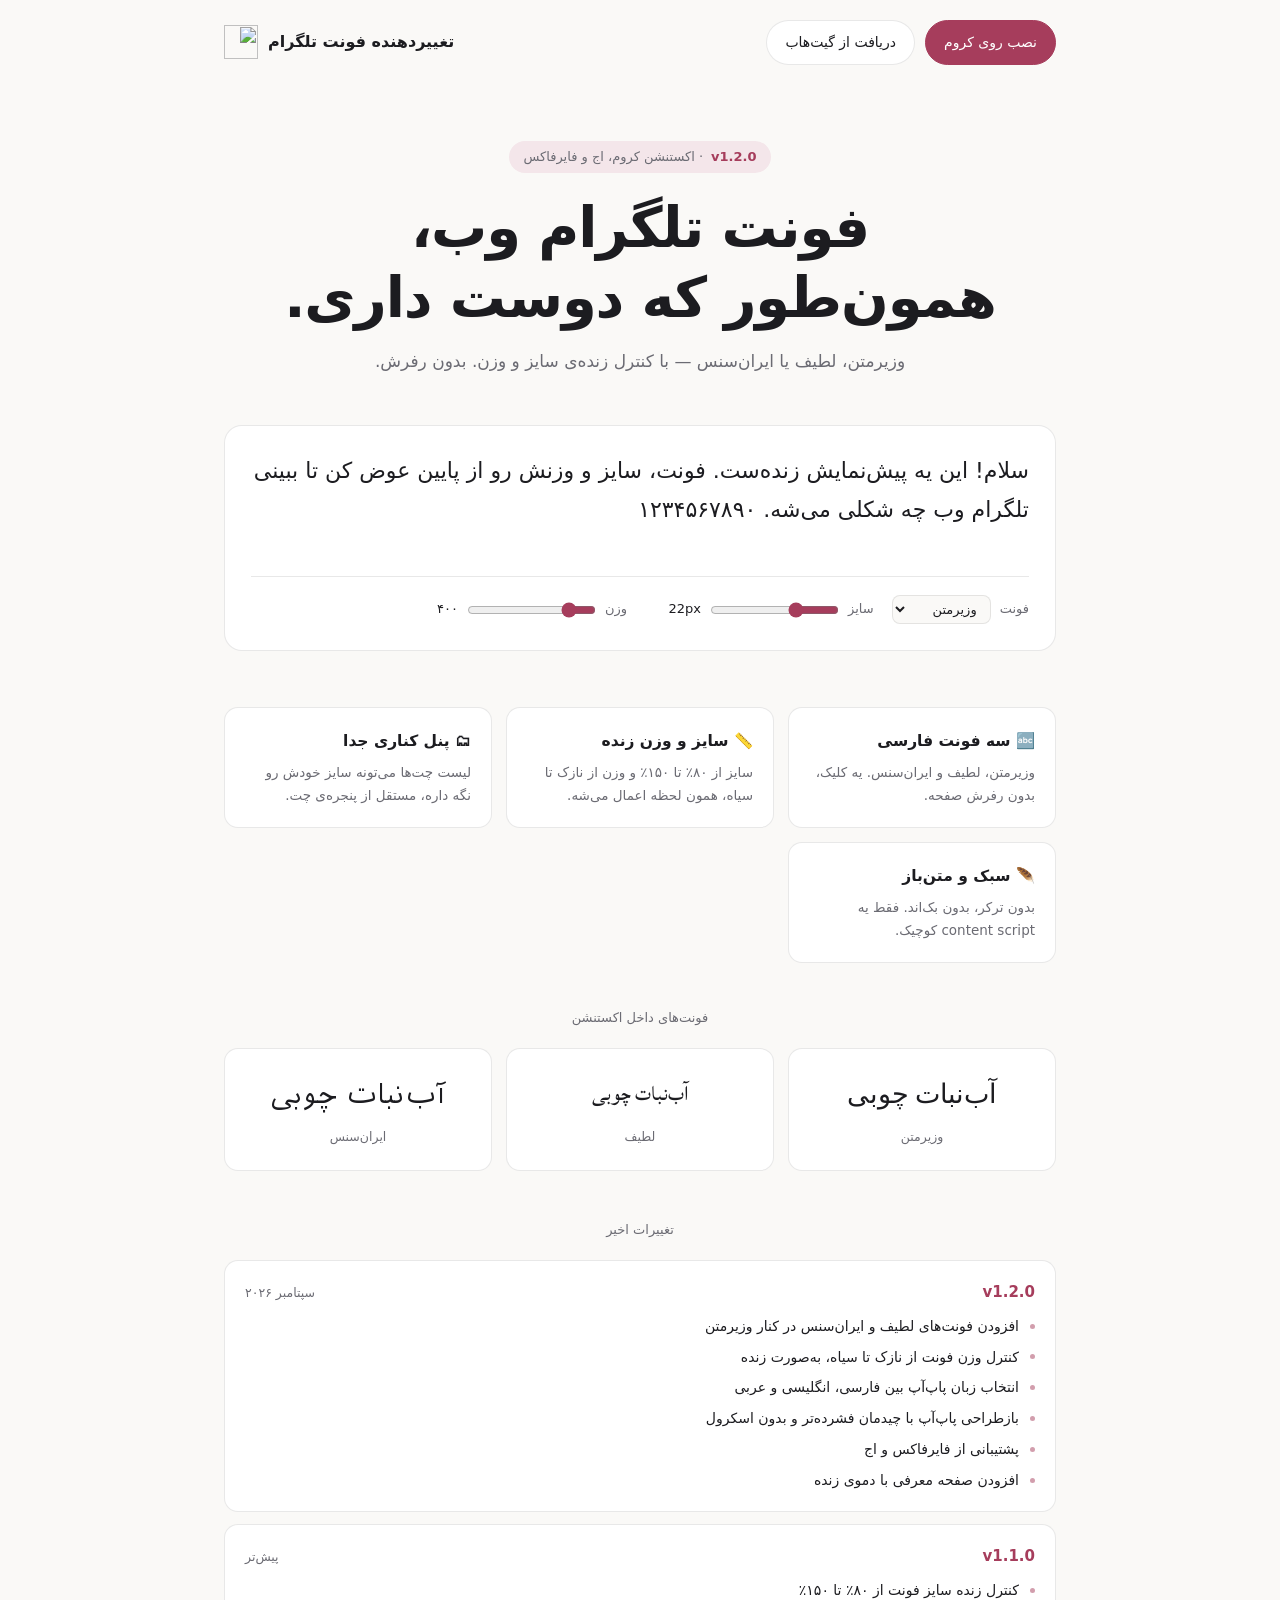
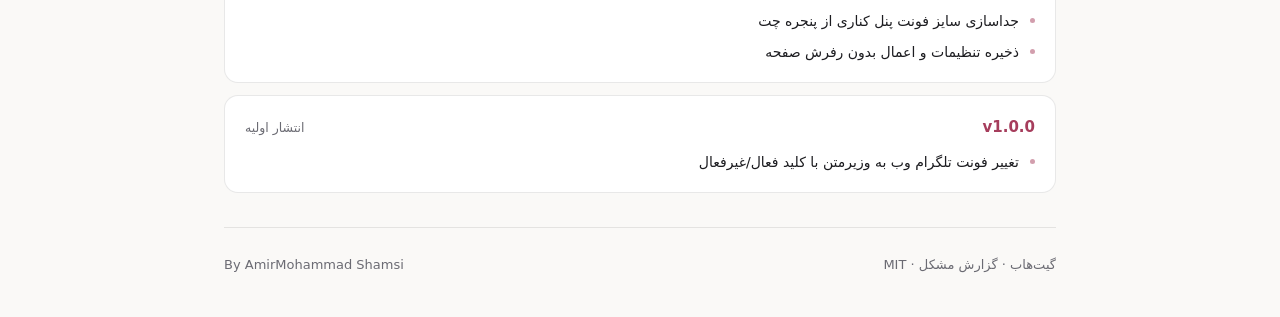
==== docs/index.html @ 69d9358b "Add Lateef & IRANSans fonts, weight control, i18n, landing page Fonts: - Font registry replaces the " ====
<!DOCTYPE html>
<html lang="fa" dir="rtl">
<head>
<meta charset="UTF-8">
<meta name="viewport" content="width=device-width, initial-scale=1">
<title>تغییر‌دهنده فونت تلگرام | Telegram Font Changer</title>
<meta name="description" content="اکستنشن سبک کروم و فایرفاکس برای تغییر فونت تلگرام وب به وزیرمتن، لطیف یا ایران‌سنس — با کنترل زنده‌ی سایز و وزن فونت.">

<meta property="og:title" content="تغییر‌دهنده فونت تلگرام">
<meta property="og:description" content="فونت تلگرام وب رو عوض کن. سایز و وزنش رو زنده تنظیم کن.">
<meta property="og:image" content="https://raw.githubusercontent.com/Loperdax/TeleWebFont/main/assets/logo.png">
<meta property="og:type" content="website">

<link rel="icon" href="https://raw.githubusercontent.com/Loperdax/TeleWebFont/main/assets/48x48.png">

<style>
@font-face{font-family:'Vazirmatn';font-weight:100 900;font-display:swap;
  src:url('https://cdn.jsdelivr.net/gh/rastikerdar/vazirmatn@v33.003/fonts/webfonts/Vazirmatn[wght].woff2') format('woff2-variations');}
@font-face{font-family:'Lateef';font-weight:400;font-display:swap;
  src:url('../fonts/Lateef-Regular.ttf') format('truetype');}
@font-face{font-family:'Lateef';font-weight:700;font-display:swap;
  src:url('../fonts/Lateef-Bold.ttf') format('truetype');}
@font-face{font-family:'Iranian Sans';font-weight:400;font-display:swap;
  src:url('../fonts/irsans.ttf') format('truetype');}
@font-face{font-family:'Iranian Sans';font-weight:700;font-display:swap;
  src:url('../fonts/irsansb.ttf') format('truetype');}

:root{
  --bg:#faf9f7; --panel:#fff; --ink:#1c1c20; --muted:#6b6b73;
  --line:rgba(0,0,0,.09); --accent:#a63d5c; --accent-soft:#f4e6ea;
}
@media (prefers-color-scheme:dark){
  :root{--bg:#131316;--panel:#1b1b1f;--ink:#f2f2f5;--muted:#9a9aa2;
    --line:rgba(255,255,255,.1);--accent:#e8899f;--accent-soft:rgba(232,137,159,.12);}
}
*{box-sizing:border-box;margin:0;padding:0}
body{
  background:var(--bg);color:var(--ink);
  font-family:'Vazirmatn',system-ui,-apple-system,'Segoe UI',Tahoma,sans-serif;
  line-height:1.75;-webkit-font-smoothing:antialiased;
}
.wrap{max-width:880px;margin:0 auto;padding:0 24px}

header{display:flex;align-items:center;justify-content:space-between;gap:16px;
  padding:20px 0;flex-wrap:wrap-reverse}
.brand{display:flex;align-items:center;gap:10px;font-weight:600}
.brand img{width:34px;height:34px}
.cta-row{display:flex;gap:10px;flex-wrap:wrap}

.btn{display:inline-block;padding:9px 18px;border-radius:999px;font-size:14px;
  font-weight:500;text-decoration:none;border:1px solid var(--line);
  color:var(--ink);background:var(--panel);transition:.18s}
.btn:hover{transform:translateY(-1px);border-color:var(--accent)}
.btn-primary{background:var(--accent);border-color:var(--accent);color:#fff}
.btn-primary:hover{opacity:.9}

.hero{text-align:center;padding:56px 0 40px}
.badge{display:inline-flex;align-items:center;gap:8px;font-size:13px;color:var(--muted);
  background:var(--accent-soft);border-radius:999px;padding:5px 14px;margin-bottom:20px}
.badge b{color:var(--accent);font-weight:600}
h1{font-size:clamp(34px,6vw,56px);font-weight:800;letter-spacing:-.02em;line-height:1.25}
.sub{color:var(--muted);margin-top:14px;font-size:17px}

.demo{background:var(--panel);border:1px solid var(--line);border-radius:18px;
  padding:26px;margin:8px 0 12px}
.demo-text{font-size:22px;min-height:104px;transition:font-family .2s,font-size .2s,font-weight .2s}
.demo-controls{display:flex;gap:18px;flex-wrap:wrap;align-items:center;
  border-top:1px solid var(--line);margin-top:20px;padding-top:18px}
.ctl{display:flex;align-items:center;gap:9px;font-size:13px;color:var(--muted)}
.ctl select,.ctl input[type=range]{accent-color:var(--accent)}
.ctl select{font-family:inherit;font-size:13px;padding:5px 9px;border-radius:8px;
  border:1px solid var(--line);background:var(--bg);color:var(--ink)}
.ctl output{color:var(--ink);min-width:56px;font-variant-numeric:tabular-nums}

.features{display:grid;grid-template-columns:repeat(auto-fit,minmax(220px,1fr));
  gap:14px;padding:44px 0}
.feat{background:var(--panel);border:1px solid var(--line);border-radius:14px;padding:20px}
.feat h3{font-size:15.5px;margin-bottom:6px}
.feat p{font-size:13.5px;color:var(--muted);line-height:1.7}

.section-title{text-align:center;font-size:13px;color:var(--muted);margin-bottom:18px}
.fonts{display:grid;grid-template-columns:repeat(auto-fit,minmax(210px,1fr));gap:14px;padding-bottom:48px}
.font-card{background:var(--panel);border:1px solid var(--line);border-radius:14px;
  padding:22px;text-align:center}
.font-card .sample{font-size:27px;margin-bottom:8px}
.font-card .nm{font-size:12.5px;color:var(--muted)}

.changes{display:flex;flex-direction:column;gap:12px;padding-bottom:34px}
.rel{background:var(--panel);border:1px solid var(--line);border-radius:14px;padding:18px 20px}
.rel-head{display:flex;align-items:baseline;justify-content:space-between;gap:12px;margin-bottom:10px}
.rel-v{font-weight:700;color:var(--accent);font-size:15px}
.rel-date{font-size:12.5px;color:var(--muted)}
.rel ul{list-style:none;display:flex;flex-direction:column;gap:7px}
.rel li{font-size:14px;position:relative;padding-inline-start:16px;line-height:1.7}
.rel li::before{content:"";position:absolute;inset-inline-start:0;top:.62em;
  width:5px;height:5px;border-radius:50%;background:var(--accent);opacity:.5}

footer{border-top:1px solid var(--line);padding:26px 0 40px;
  display:flex;justify-content:space-between;gap:14px;flex-wrap:wrap;
  font-size:13px;color:var(--muted)}
footer a{color:var(--muted);text-decoration:none}
footer a:hover{color:var(--accent)}
.ltr{direction:ltr}
</style>
</head>
<body>

<div class="wrap">
  <header>
    <div class="cta-row">
      <a class="btn btn-primary" href="https://chromewebstore.google.com/detail/telegram-font-changer/cceldipdhnhkcmdooeehbnciimlahlmp">نصب روی کروم</a>
      <a class="btn" href="https://github.com/Loperdax/TeleWebFont">دریافت از گیت‌هاب</a>
    </div>
    <div class="brand">
      <span>تغییر‌دهنده فونت تلگرام</span>
      <img src="https://raw.githubusercontent.com/Loperdax/TeleWebFont/main/assets/logo.png" alt="">
    </div>
  </header>

  <section class="hero">
    <div class="badge"><b>v1.2.0</b> · اکستنشن کروم، اج و فایرفاکس</div>
    <h1>فونت تلگرام وب،<br>همون‌طور که دوست داری.</h1>
    <p class="sub">وزیرمتن، لطیف یا ایران‌سنس — با کنترل زنده‌ی سایز و وزن. بدون رفرش.</p>
  </section>

  <section class="demo">
    <p class="demo-text" id="demo">سلام! این یه پیش‌نمایش زنده‌ست. فونت، سایز و وزنش رو از پایین عوض کن تا ببینی تلگرام وب چه شکلی می‌شه. ۱۲۳۴۵۶۷۸۹۰</p>

    <div class="demo-controls">
      <label class="ctl">فونت
        <select id="fontSel">
          <option value="Vazirmatn">وزیرمتن</option>
          <option value="Lateef">لطیف</option>
          <option value="Iranian Sans">ایران‌سنس</option>
        </select>
      </label>
      <label class="ctl">سایز
        <input type="range" id="sizeSel" min="14" max="40" value="22">
        <output id="sizeOut">22px</output>
      </label>
      <label class="ctl">وزن
        <input type="range" id="wSel" min="300" max="900" step="100" value="400">
        <output id="wOut">۴۰۰</output>
      </label>
    </div>
  </section>

  <section class="features">
    <div class="feat"><h3>🔤 سه فونت فارسی</h3><p>وزیرمتن، لطیف و ایران‌سنس. یه کلیک، بدون رفرش صفحه.</p></div>
    <div class="feat"><h3>📏 سایز و وزن زنده</h3><p>سایز از ۸۰٪ تا ۱۵۰٪ و وزن از نازک تا سیاه، همون لحظه اعمال می‌شه.</p></div>
    <div class="feat"><h3>🗂 پنل کناری جدا</h3><p>لیست چت‌ها می‌تونه سایز خودش رو نگه داره، مستقل از پنجره‌ی چت.</p></div>
    <div class="feat"><h3>🪶 سبک و متن‌باز</h3><p>بدون ترکر، بدون بک‌اند. فقط یه content script کوچیک.</p></div>
  </section>

  <p class="section-title">فونت‌های داخل اکستنشن</p>
  <section class="fonts">
    <div class="font-card"><div class="sample" style="font-family:'Vazirmatn'">آب‌نبات چوبی</div><div class="nm">وزیرمتن</div></div>
    <div class="font-card"><div class="sample" style="font-family:'Lateef'">آب‌نبات چوبی</div><div class="nm">لطیف</div></div>
    <div class="font-card"><div class="sample" style="font-family:'Iranian Sans'">آب‌نبات چوبی</div><div class="nm">ایران‌سنس</div></div>
  </section>

  <p class="section-title">تغییرات اخیر</p>
  <section class="changes">
    <article class="rel">
      <div class="rel-head"><span class="rel-v">v1.2.0</span><span class="rel-date">سپتامبر ۲۰۲۶</span></div>
      <ul>
        <li>افزودن فونت‌های لطیف و ایران‌سنس در کنار وزیرمتن</li>
        <li>کنترل وزن فونت از نازک تا سیاه، به‌صورت زنده</li>
        <li>انتخاب زبان پاپ‌آپ بین فارسی، انگلیسی و عربی</li>
        <li>بازطراحی پاپ‌آپ با چیدمان فشرده‌تر و بدون اسکرول</li>
        <li>پشتیبانی از فایرفاکس و اج</li>
        <li>افزودن صفحه معرفی با دموی زنده</li>
      </ul>
    </article>

    <article class="rel">
      <div class="rel-head"><span class="rel-v">v1.1.0</span><span class="rel-date">پیش‌تر</span></div>
      <ul>
        <li>کنترل زنده سایز فونت از ۸۰٪ تا ۱۵۰٪</li>
        <li>جداسازی سایز فونت پنل کناری از پنجره چت</li>
        <li>ذخیره تنظیمات و اعمال بدون رفرش صفحه</li>
      </ul>
    </article>

    <article class="rel">
      <div class="rel-head"><span class="rel-v">v1.0.0</span><span class="rel-date">انتشار اولیه</span></div>
      <ul>
        <li>تغییر فونت تلگرام وب به وزیرمتن با کلید فعال/غیرفعال</li>
      </ul>
    </article>
  </section>

  <footer>
    <div><a href="https://github.com/Loperdax/TeleWebFont">گیت‌هاب</a> · <a href="https://github.com/Loperdax/TeleWebFont/issues">گزارش مشکل</a> · MIT</div>
    <div class="ltr"><a href="https://loperdax.github.io">By AmirMohammad Shamsi</a></div>
  </footer>
</div>

<script>
const demo = document.getElementById('demo');
const fontSel = document.getElementById('fontSel');
const sizeSel = document.getElementById('sizeSel');
const sizeOut = document.getElementById('sizeOut');
const wSel = document.getElementById('wSel');
const wOut = document.getElementById('wOut');
const fa = (n) => String(n).replace(/\d/g, (d) => '۰۱۲۳۴۵۶۷۸۹'[d]);

fontSel.oninput = () => { demo.style.fontFamily = `'${fontSel.value}'`; };
sizeSel.oninput = () => { demo.style.fontSize = sizeSel.value + 'px'; sizeOut.textContent = sizeSel.value + 'px'; };
wSel.oninput = () => { demo.style.fontWeight = wSel.value; wOut.textContent = fa(wSel.value); };
wOut.textContent = fa(wSel.value);
</script>

</body>
</html>
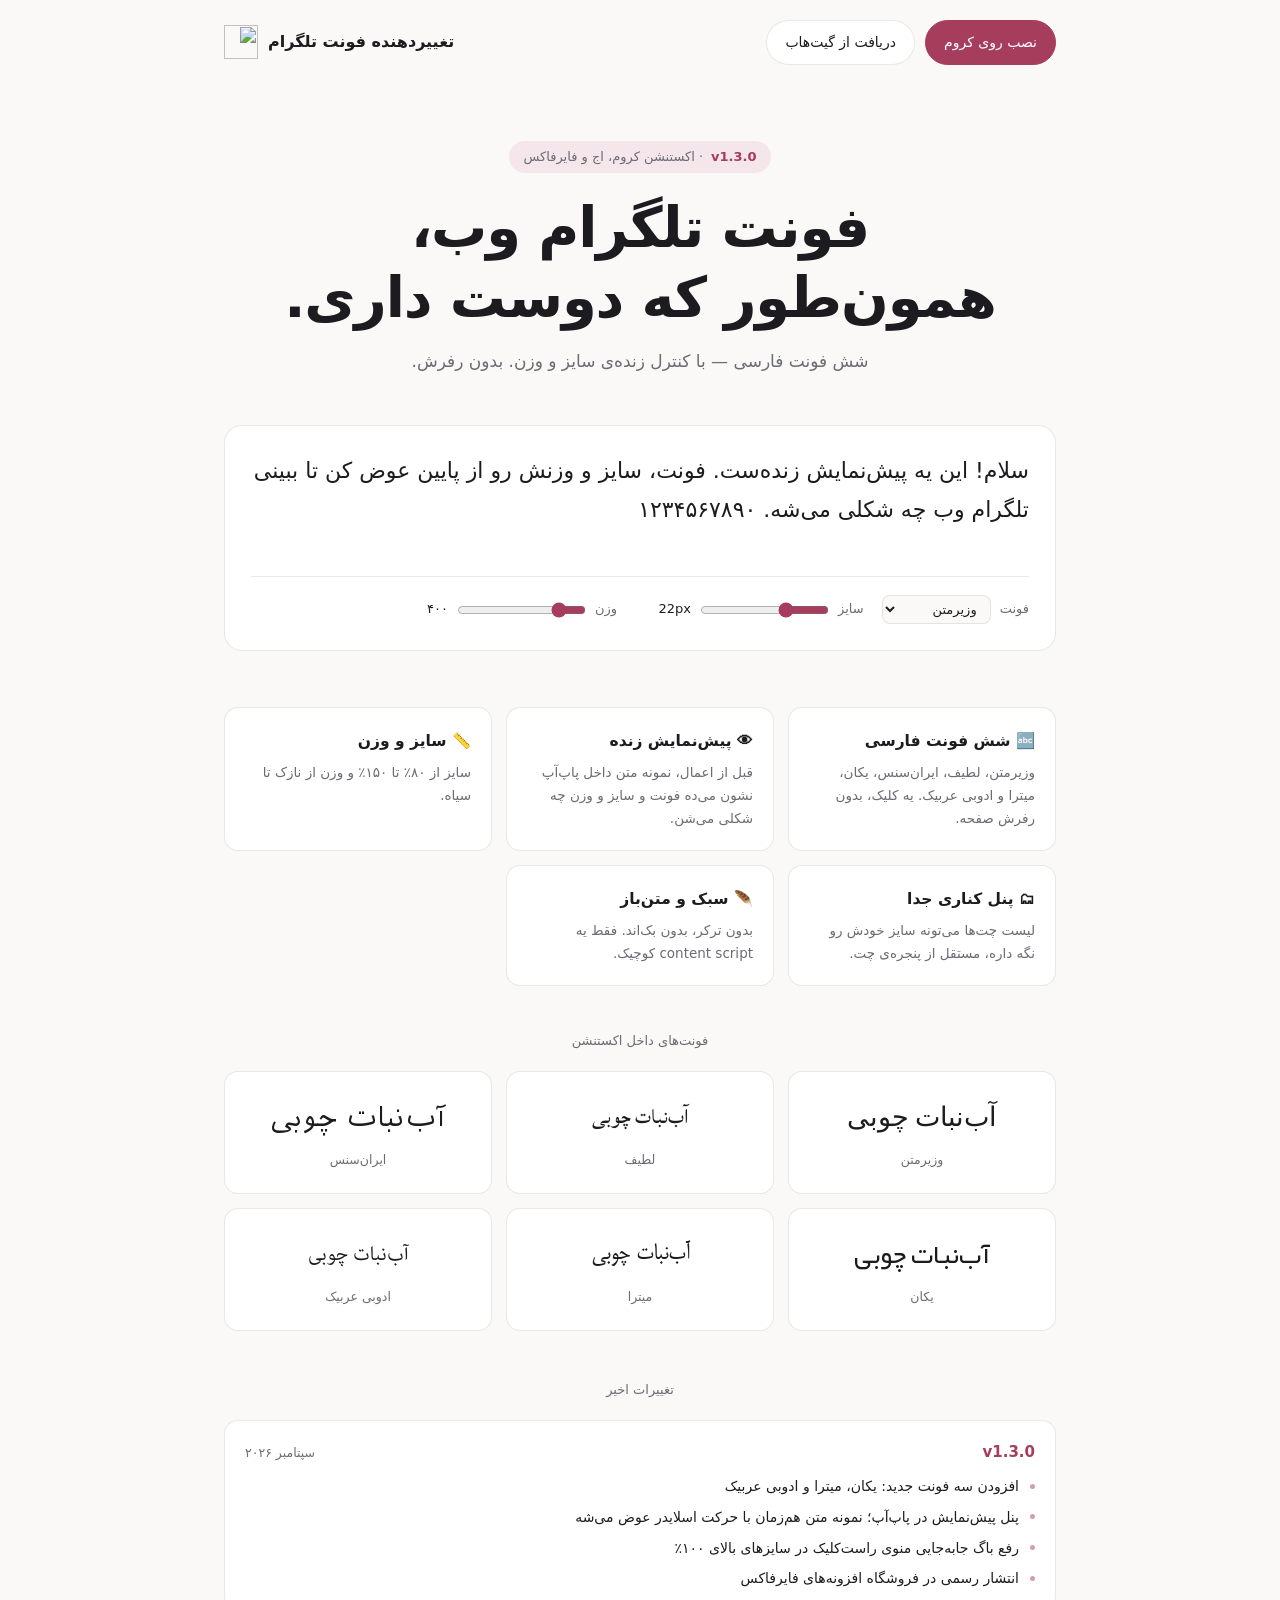
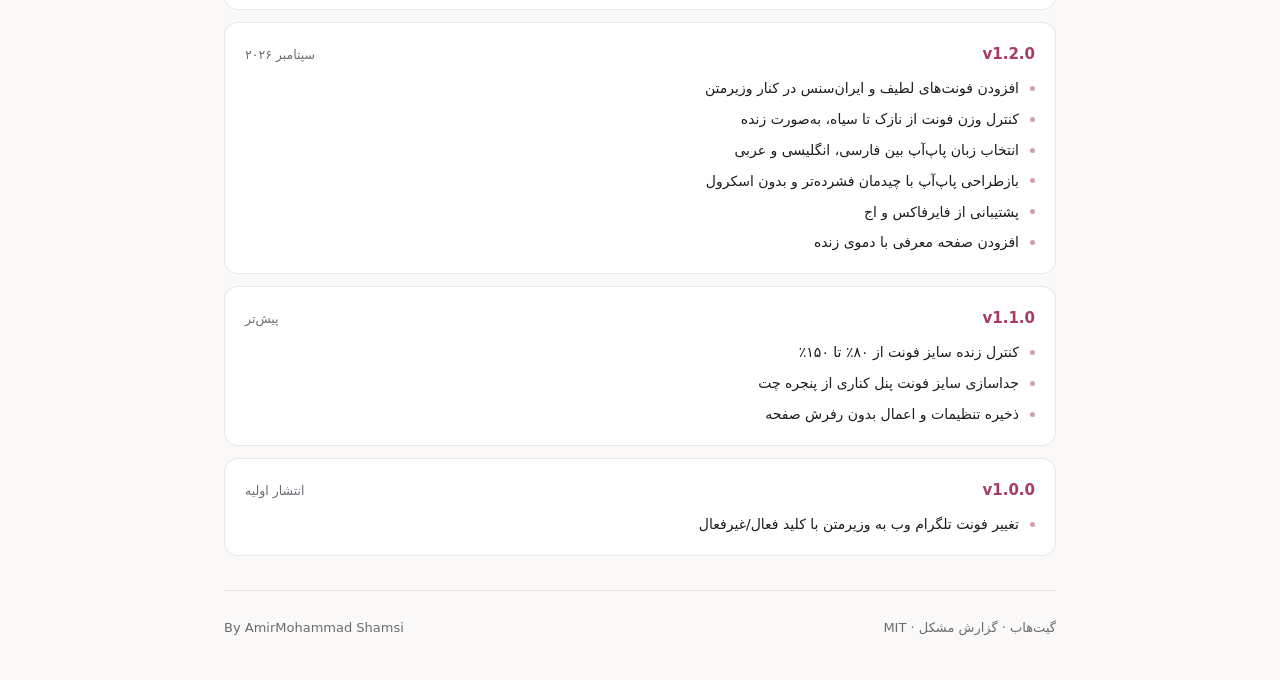
==== commit da0ebbbe: "Add Yekan, B Mitra & Adobe Arabic fonts, live preview panel (v1.3.0) Fonts: - Register Yekan, B Mitr" ====
--- a/docs/index.html
+++ b/docs/index.html
@@ -24,6 +24,16 @@
   src:url('../fonts/irsans.ttf') format('truetype');}
 @font-face{font-family:'Iranian Sans';font-weight:700;font-display:swap;
   src:url('../fonts/irsansb.ttf') format('truetype');}
+@font-face{font-family:'Yekan';font-weight:400;font-display:swap;
+  src:url('../fonts/yekan.ttf') format('truetype');}
+@font-face{font-family:'B Mitra';font-weight:400;font-display:swap;
+  src:url('../fonts/BMitra-Regular.ttf') format('truetype');}
+@font-face{font-family:'B Mitra';font-weight:700;font-display:swap;
+  src:url('../fonts/BMitra-Bold.ttf') format('truetype');}
+@font-face{font-family:'Adobe Arabic';font-weight:400;font-display:swap;
+  src:url('../fonts/AdobeArabic-Regular.otf') format('opentype');}
+@font-face{font-family:'Adobe Arabic';font-weight:700;font-display:swap;
+  src:url('../fonts/AdobeArabic-Bold.otf') format('opentype');}
 
 :root{
   --bg:#faf9f7; --panel:#fff; --ink:#1c1c20; --muted:#6b6b73;
@@ -118,9 +128,9 @@
   </header>
 
   <section class="hero">
-    <div class="badge"><b>v1.2.0</b> · اکستنشن کروم، اج و فایرفاکس</div>
+    <div class="badge"><b>v1.3.0</b> · اکستنشن کروم، اج و فایرفاکس</div>
     <h1>فونت تلگرام وب،<br>همون‌طور که دوست داری.</h1>
-    <p class="sub">وزیرمتن، لطیف یا ایران‌سنس — با کنترل زنده‌ی سایز و وزن. بدون رفرش.</p>
+    <p class="sub">شش فونت فارسی — با کنترل زنده‌ی سایز و وزن. بدون رفرش.</p>
   </section>
 
   <section class="demo">
@@ -132,6 +142,9 @@
           <option value="Vazirmatn">وزیرمتن</option>
           <option value="Lateef">لطیف</option>
           <option value="Iranian Sans">ایران‌سنس</option>
+          <option value="Yekan">یکان</option>
+          <option value="B Mitra">میترا</option>
+          <option value="Adobe Arabic">ادوبی عربیک</option>
         </select>
       </label>
       <label class="ctl">سایز
@@ -146,8 +159,9 @@
   </section>
 
   <section class="features">
-    <div class="feat"><h3>🔤 سه فونت فارسی</h3><p>وزیرمتن، لطیف و ایران‌سنس. یه کلیک، بدون رفرش صفحه.</p></div>
-    <div class="feat"><h3>📏 سایز و وزن زنده</h3><p>سایز از ۸۰٪ تا ۱۵۰٪ و وزن از نازک تا سیاه، همون لحظه اعمال می‌شه.</p></div>
+    <div class="feat"><h3>🔤 شش فونت فارسی</h3><p>وزیرمتن، لطیف، ایران‌سنس، یکان، میترا و ادوبی عربیک. یه کلیک، بدون رفرش صفحه.</p></div>
+    <div class="feat"><h3>👁 پیش‌نمایش زنده</h3><p>قبل از اعمال، نمونه متن داخل پاپ‌آپ نشون می‌ده فونت و سایز و وزن چه شکلی می‌شن.</p></div>
+    <div class="feat"><h3>📏 سایز و وزن</h3><p>سایز از ۸۰٪ تا ۱۵۰٪ و وزن از نازک تا سیاه.</p></div>
     <div class="feat"><h3>🗂 پنل کناری جدا</h3><p>لیست چت‌ها می‌تونه سایز خودش رو نگه داره، مستقل از پنجره‌ی چت.</p></div>
     <div class="feat"><h3>🪶 سبک و متن‌باز</h3><p>بدون ترکر، بدون بک‌اند. فقط یه content script کوچیک.</p></div>
   </section>
@@ -157,10 +171,23 @@
     <div class="font-card"><div class="sample" style="font-family:'Vazirmatn'">آب‌نبات چوبی</div><div class="nm">وزیرمتن</div></div>
     <div class="font-card"><div class="sample" style="font-family:'Lateef'">آب‌نبات چوبی</div><div class="nm">لطیف</div></div>
     <div class="font-card"><div class="sample" style="font-family:'Iranian Sans'">آب‌نبات چوبی</div><div class="nm">ایران‌سنس</div></div>
+    <div class="font-card"><div class="sample" style="font-family:'Yekan'">آب‌نبات چوبی</div><div class="nm">یکان</div></div>
+    <div class="font-card"><div class="sample" style="font-family:'B Mitra'">آب‌نبات چوبی</div><div class="nm">میترا</div></div>
+    <div class="font-card"><div class="sample" style="font-family:'Adobe Arabic'">آب‌نبات چوبی</div><div class="nm">ادوبی عربیک</div></div>
   </section>
 
   <p class="section-title">تغییرات اخیر</p>
   <section class="changes">
+    <article class="rel">
+      <div class="rel-head"><span class="rel-v">v1.3.0</span><span class="rel-date">سپتامبر ۲۰۲۶</span></div>
+      <ul>
+        <li>افزودن سه فونت جدید: یکان، میترا و ادوبی عربیک</li>
+        <li>پنل پیش‌نمایش در پاپ‌آپ؛ نمونه متن هم‌زمان با حرکت اسلایدر عوض می‌شه</li>
+        <li>رفع باگ جابه‌جایی منوی راست‌کلیک در سایزهای بالای ۱۰۰٪</li>
+        <li>انتشار رسمی در فروشگاه افزونه‌های فایرفاکس</li>
+      </ul>
+    </article>
+
     <article class="rel">
       <div class="rel-head"><span class="rel-v">v1.2.0</span><span class="rel-date">سپتامبر ۲۰۲۶</span></div>
       <ul>
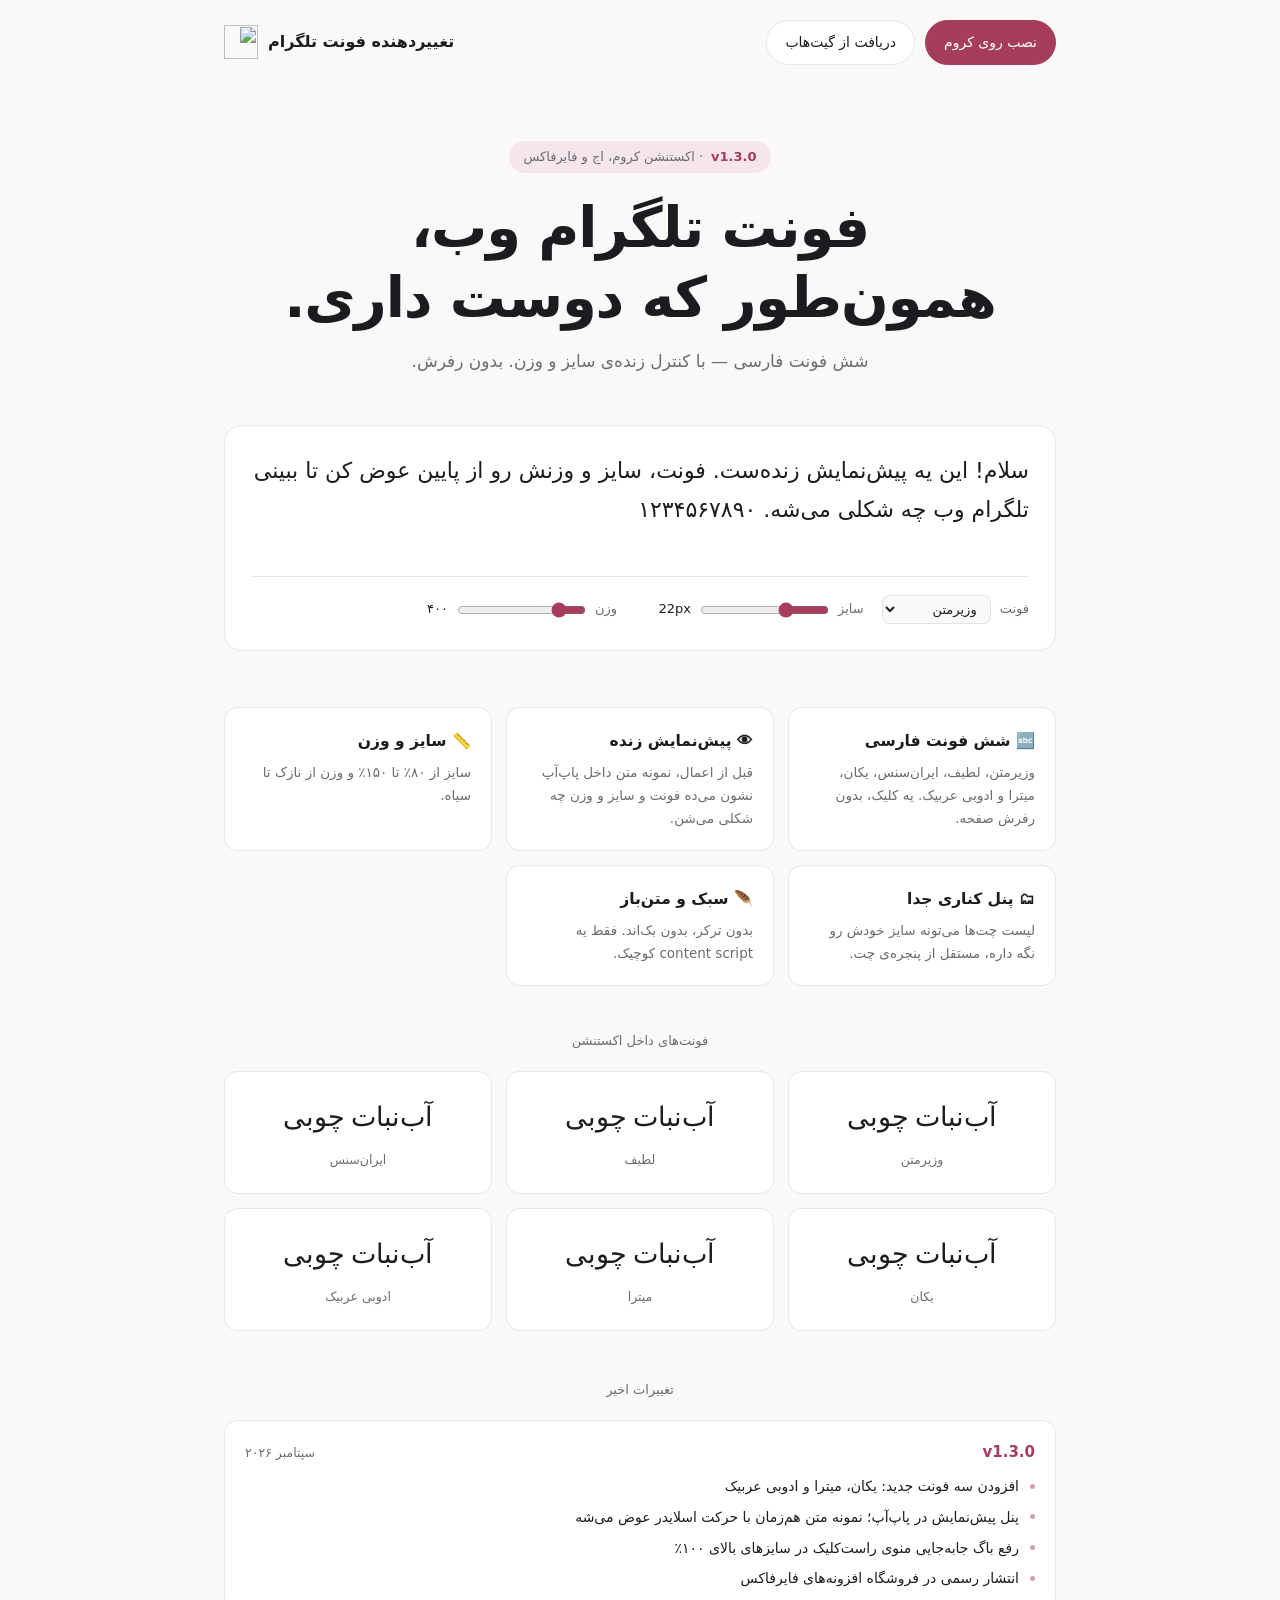
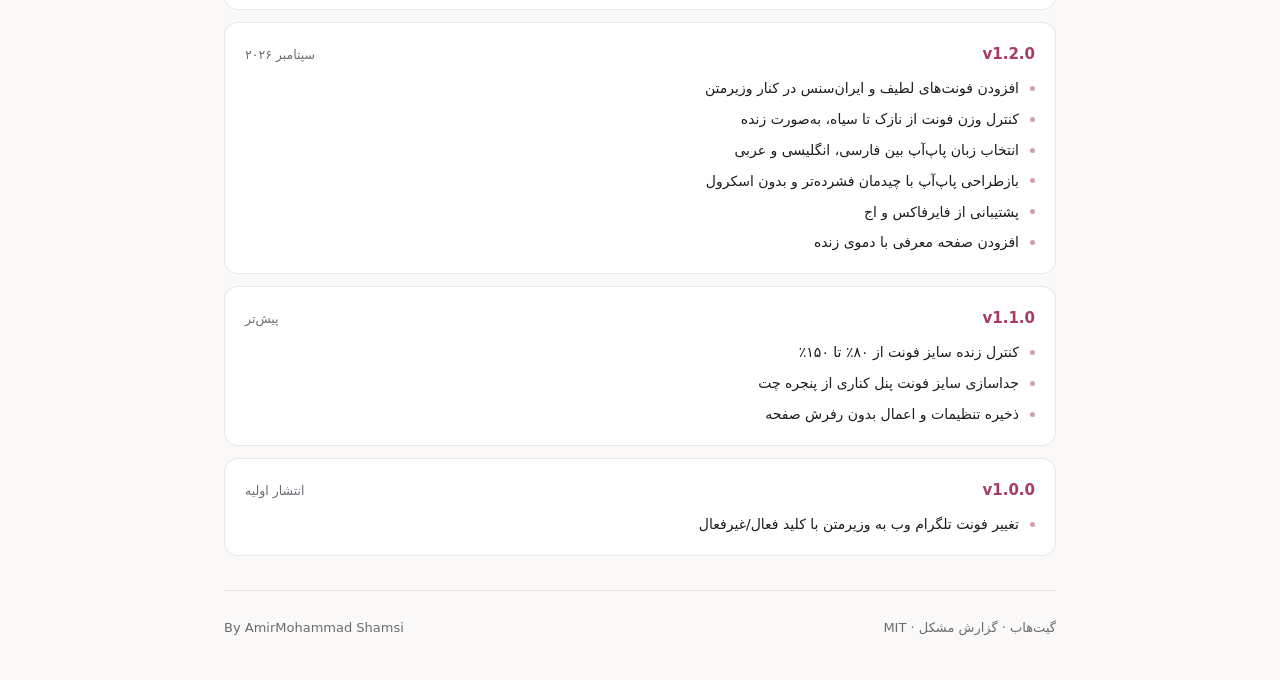
==== commit 90bf73bd: "Fix missing fonts on the docs page GitHub Pages serves only docs/, so the ../fonts/ paths resolved o" ====
--- a/docs/index.html
+++ b/docs/index.html
@@ -17,23 +17,23 @@
 @font-face{font-family:'Vazirmatn';font-weight:100 900;font-display:swap;
   src:url('https://cdn.jsdelivr.net/gh/rastikerdar/vazirmatn@v33.003/fonts/webfonts/Vazirmatn[wght].woff2') format('woff2-variations');}
 @font-face{font-family:'Lateef';font-weight:400;font-display:swap;
-  src:url('../fonts/Lateef-Regular.ttf') format('truetype');}
+  src:url('https://raw.githubusercontent.com/Loperdax/TeleWebFont/v1.3.1/fonts/Lateef-Regular.ttf') format('truetype');}
 @font-face{font-family:'Lateef';font-weight:700;font-display:swap;
-  src:url('../fonts/Lateef-Bold.ttf') format('truetype');}
+  src:url('https://raw.githubusercontent.com/Loperdax/TeleWebFont/v1.3.1/fonts/Lateef-Bold.ttf') format('truetype');}
 @font-face{font-family:'Iranian Sans';font-weight:400;font-display:swap;
-  src:url('../fonts/irsans.ttf') format('truetype');}
+  src:url('https://raw.githubusercontent.com/Loperdax/TeleWebFont/v1.3.1/fonts/irsans.ttf') format('truetype');}
 @font-face{font-family:'Iranian Sans';font-weight:700;font-display:swap;
-  src:url('../fonts/irsansb.ttf') format('truetype');}
+  src:url('https://raw.githubusercontent.com/Loperdax/TeleWebFont/v1.3.1/fonts/irsansb.ttf') format('truetype');}
 @font-face{font-family:'Yekan';font-weight:400;font-display:swap;
-  src:url('../fonts/yekan.ttf') format('truetype');}
+  src:url('https://raw.githubusercontent.com/Loperdax/TeleWebFont/v1.3.1/fonts/yekan.ttf') format('truetype');}
 @font-face{font-family:'B Mitra';font-weight:400;font-display:swap;
-  src:url('../fonts/BMitra-Regular.ttf') format('truetype');}
+  src:url('https://raw.githubusercontent.com/Loperdax/TeleWebFont/v1.3.1/fonts/BMitra-Regular.ttf') format('truetype');}
 @font-face{font-family:'B Mitra';font-weight:700;font-display:swap;
-  src:url('../fonts/BMitra-Bold.ttf') format('truetype');}
+  src:url('https://raw.githubusercontent.com/Loperdax/TeleWebFont/v1.3.1/fonts/BMitra-Bold.ttf') format('truetype');}
 @font-face{font-family:'Adobe Arabic';font-weight:400;font-display:swap;
-  src:url('../fonts/AdobeArabic-Regular.otf') format('opentype');}
+  src:url('https://raw.githubusercontent.com/Loperdax/TeleWebFont/v1.3.1/fonts/AdobeArabic-Regular.otf') format('opentype');}
 @font-face{font-family:'Adobe Arabic';font-weight:700;font-display:swap;
-  src:url('../fonts/AdobeArabic-Bold.otf') format('opentype');}
+  src:url('https://raw.githubusercontent.com/Loperdax/TeleWebFont/v1.3.1/fonts/AdobeArabic-Bold.otf') format('opentype');}
 
 :root{
   --bg:#faf9f7; --panel:#fff; --ink:#1c1c20; --muted:#6b6b73;
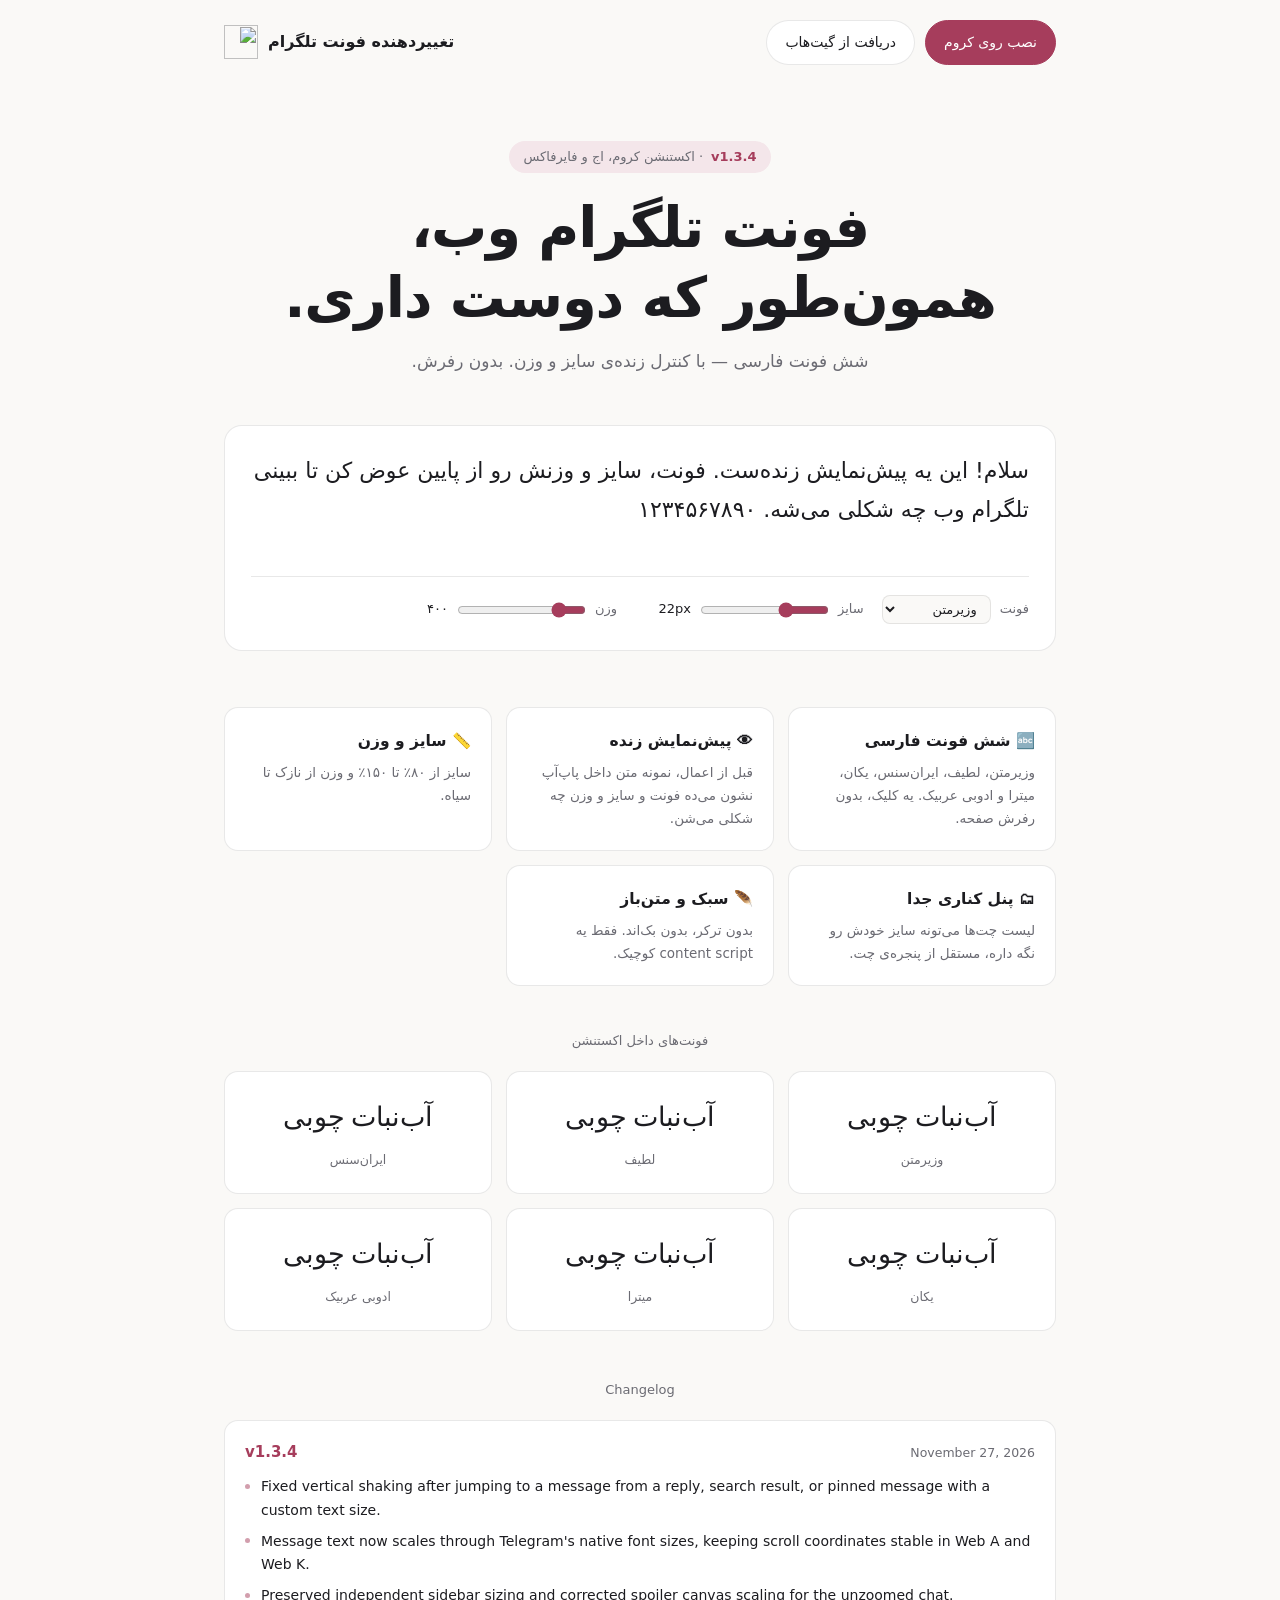
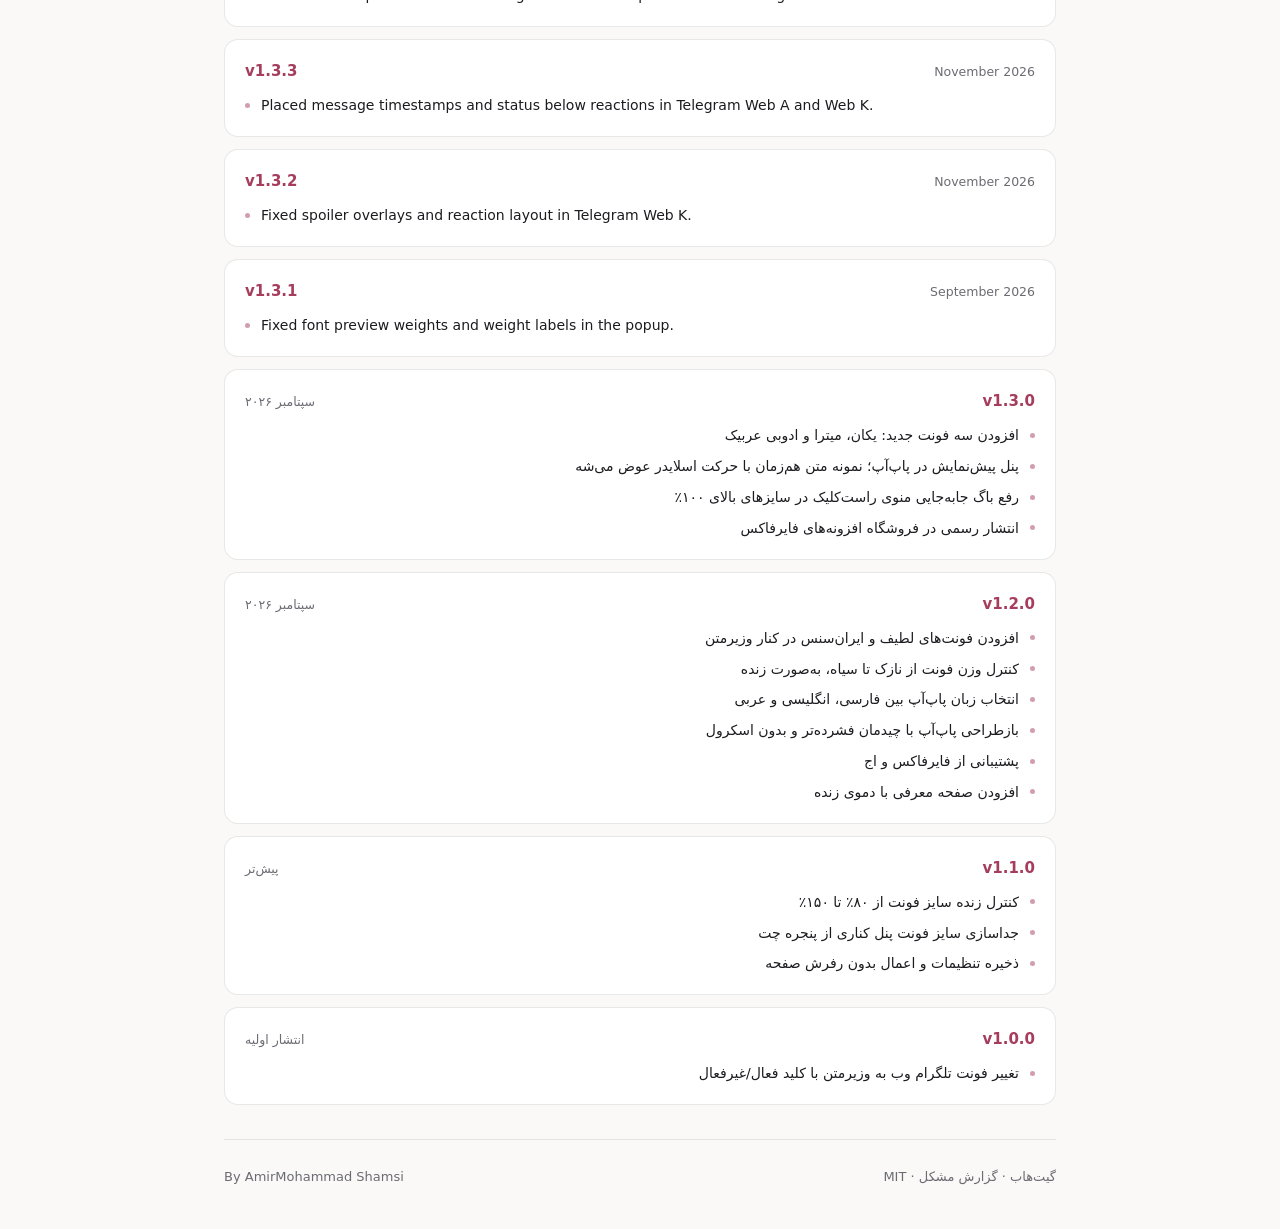
==== commit 54a54951: "Fix message jump scroll shaking and update release notes (v1.3.4) Replace chat column zoom with nati" ====
--- a/docs/index.html
+++ b/docs/index.html
@@ -128,7 +128,7 @@
   </header>
 
   <section class="hero">
-    <div class="badge"><b>v1.3.0</b> · اکستنشن کروم، اج و فایرفاکس</div>
+    <div class="badge"><b>v1.3.4</b> · اکستنشن کروم، اج و فایرفاکس</div>
     <h1>فونت تلگرام وب،<br>همون‌طور که دوست داری.</h1>
     <p class="sub">شش فونت فارسی — با کنترل زنده‌ی سایز و وزن. بدون رفرش.</p>
   </section>
@@ -176,8 +176,38 @@
     <div class="font-card"><div class="sample" style="font-family:'Adobe Arabic'">آب‌نبات چوبی</div><div class="nm">ادوبی عربیک</div></div>
   </section>
 
-  <p class="section-title">تغییرات اخیر</p>
+  <p class="section-title" lang="en" dir="ltr">Changelog</p>
   <section class="changes">
+    <article class="rel" lang="en" dir="ltr">
+      <div class="rel-head"><span class="rel-v">v1.3.4</span><time class="rel-date" datetime="2026-11-27">November 27, 2026</time></div>
+      <ul>
+        <li>Fixed vertical shaking after jumping to a message from a reply, search result, or pinned message with a custom text size.</li>
+        <li>Message text now scales through Telegram's native font sizes, keeping scroll coordinates stable in Web A and Web K.</li>
+        <li>Preserved independent sidebar sizing and corrected spoiler canvas scaling for the unzoomed chat.</li>
+      </ul>
+    </article>
+
+    <article class="rel" lang="en" dir="ltr">
+      <div class="rel-head"><span class="rel-v">v1.3.3</span><span class="rel-date">November 2026</span></div>
+      <ul>
+        <li>Placed message timestamps and status below reactions in Telegram Web A and Web K.</li>
+      </ul>
+    </article>
+
+    <article class="rel" lang="en" dir="ltr">
+      <div class="rel-head"><span class="rel-v">v1.3.2</span><span class="rel-date">November 2026</span></div>
+      <ul>
+        <li>Fixed spoiler overlays and reaction layout in Telegram Web K.</li>
+      </ul>
+    </article>
+
+    <article class="rel" lang="en" dir="ltr">
+      <div class="rel-head"><span class="rel-v">v1.3.1</span><span class="rel-date">September 2026</span></div>
+      <ul>
+        <li>Fixed font preview weights and weight labels in the popup.</li>
+      </ul>
+    </article>
+
     <article class="rel">
       <div class="rel-head"><span class="rel-v">v1.3.0</span><span class="rel-date">سپتامبر ۲۰۲۶</span></div>
       <ul>
